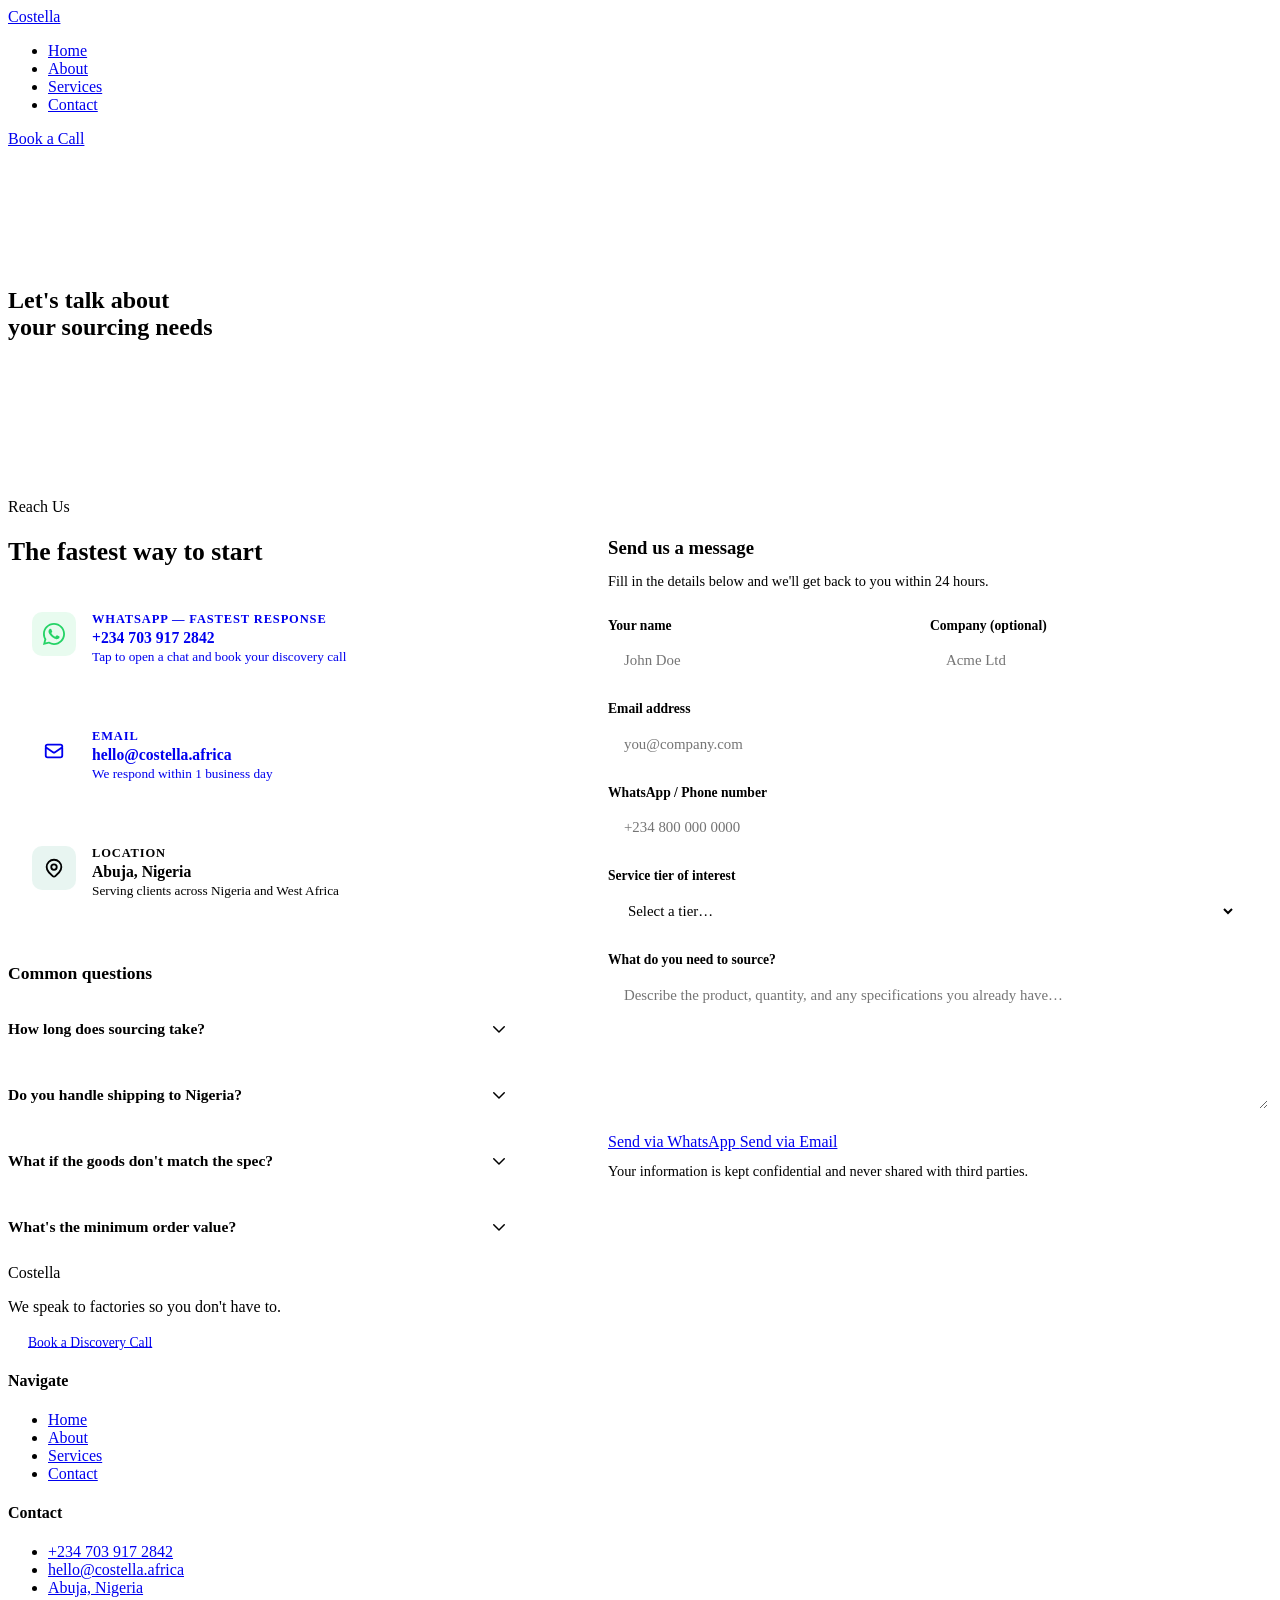
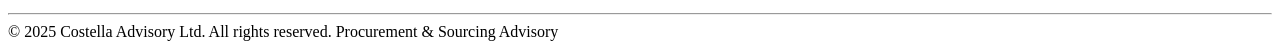
==== contact.html @ 766fa3fa "Add files via upload" ====
<!DOCTYPE html>
<html lang="en">
<head>
  <meta charset="UTF-8"/>
  <meta name="viewport" content="width=device-width, initial-scale=1.0"/>
  <meta name="description" content="Contact Costella — Book a discovery call or send us a message about your China sourcing needs."/>
  <title>Contact — Costella</title>
  <link rel="preconnect" href="https://fonts.googleapis.com"/>
  <link rel="preconnect" href="https://fonts.gstatic.com" crossorigin/>
  <link href="https://fonts.googleapis.com/css2?family=Playfair+Display:wght@600;700&family=Inter:wght@400;500;600&display=swap" rel="stylesheet"/>
  <link rel="stylesheet" href="css/style.css"/>
  <style>
    .page-hero { background: var(--navy); padding: 5rem 0 4rem; }
    .page-hero h1 { color: var(--white); margin-bottom: 1rem; }
    .page-hero p { color: rgba(255,255,255,0.65); font-size: 1.1rem; max-width: 520px; }
    .breadcrumb { font-size: 0.8rem; color: rgba(255,255,255,0.4); margin-bottom: 1.25rem; }
    .breadcrumb a { color: var(--teal); }

    .contact-grid { display: grid; grid-template-columns: 1fr 1.4fr; gap: 4rem; align-items: start; }
    @media (max-width: 800px) { .contact-grid { grid-template-columns: 1fr; } }

    .contact-method { display: flex; gap: 1rem; align-items: flex-start; padding: 1.5rem; border-radius: var(--radius); border: 1px solid var(--gray-200); background: var(--white); margin-bottom: 1rem; transition: box-shadow var(--transition); text-decoration: none; }
    .contact-method:hover { box-shadow: var(--shadow-md); }
    .contact-method__icon { width: 44px; height: 44px; border-radius: 10px; display: flex; align-items: center; justify-content: center; flex-shrink: 0; }
    .contact-method__icon--wa { background: rgba(37,211,102,0.1); color: #25D366; }
    .contact-method__icon--email { background: var(--ice); color: var(--blue); }
    .contact-method__icon--phone { background: rgba(29,158,117,0.1); color: var(--teal); }
    .contact-method__label { font-size: 0.78rem; font-weight: 600; text-transform: uppercase; letter-spacing: 0.07em; color: var(--gray-500); margin-bottom: 2px; }
    .contact-method__value { font-size: 0.98rem; font-weight: 600; color: var(--navy); margin-bottom: 2px; }
    .contact-method__sub { font-size: 0.83rem; color: var(--gray-500); }

    /* Form */
    .form-card { background: var(--white); border-radius: var(--radius); border: 1px solid var(--gray-200); padding: 2.25rem; box-shadow: var(--shadow); }
    .form-card h3 { color: var(--navy); margin-bottom: 0.35rem; }
    .form-card > p { font-size: 0.9rem; margin-bottom: 1.75rem; }
    .form-group { margin-bottom: 1.25rem; }
    .form-group label { display: block; font-size: 0.85rem; font-weight: 600; color: var(--navy); margin-bottom: 0.4rem; }
    .form-group input, .form-group select, .form-group textarea { width: 100%; padding: 0.75rem 1rem; border-radius: var(--radius); border: 1.5px solid var(--gray-200); font-size: 0.93rem; font-family: var(--font-body); color: var(--gray-800); background: var(--white); transition: border-color var(--transition); outline: none; }
    .form-group input:focus, .form-group select:focus, .form-group textarea:focus { border-color: var(--blue); }
    .form-group textarea { resize: vertical; min-height: 110px; }
    .form-group select { cursor: pointer; }
    .form-row { display: grid; grid-template-columns: 1fr 1fr; gap: 1rem; }
    @media (max-width: 500px) { .form-row { grid-template-columns: 1fr; } }
    .form-note { font-size: 0.8rem; color: var(--gray-500); margin-top: 0.75rem; }

    /* FAQ */
    .faq-item { border-bottom: 1px solid var(--gray-200); padding: 1.25rem 0; }
    .faq-item:last-child { border-bottom: none; }
    .faq-q { font-weight: 600; color: var(--navy); margin-bottom: 0.5rem; font-size: 0.97rem; cursor: pointer; display: flex; justify-content: space-between; align-items: center; }
    .faq-q svg { width: 18px; height: 18px; color: var(--blue); flex-shrink: 0; transition: transform var(--transition); }
    .faq-a { font-size: 0.92rem; color: var(--gray-500); line-height: 1.65; display: none; }
    .faq-item.open .faq-a { display: block; }
    .faq-item.open .faq-q svg { transform: rotate(180deg); }
  </style>
</head>
<body>

<nav class="nav">
  <div class="container nav__inner">
    <a href="index.html" class="nav__logo">Costella</a>
    <ul class="nav__links">
      <li><a href="index.html">Home</a></li>
      <li><a href="about.html">About</a></li>
      <li><a href="services.html">Services</a></li>
      <li><a href="contact.html" class="active">Contact</a></li>
    </ul>
    <a href="https://wa.me/2347039172842?text=Hi%20Costella%2C%20I%27d%20like%20to%20book%20a%20discovery%20call" target="_blank" class="btn btn--primary nav__cta">Book a Call</a>
    <div class="nav__burger"><span></span><span></span><span></span></div>
  </div>
</nav>

<section class="page-hero">
  <div class="container">
    <p class="breadcrumb"><a href="index.html">Home</a> / Contact</p>
    <h1>Let's talk about<br/>your sourcing needs</h1>
    <p>Start with a free 30-minute discovery call. No commitment — just a clear conversation about what you need and how we can help.</p>
  </div>
</section>

<section class="section">
  <div class="container">
    <div class="contact-grid">

      <!-- Left: contact methods -->
      <div class="fade-in">
        <p class="section-label">Reach Us</p>
        <h2 class="section-title" style="font-size:1.6rem;">The fastest way to start</h2>
        <div class="divider"></div>

        <a href="https://wa.me/2347039172842?text=Hi%20Costella%2C%20I%27d%20like%20to%20book%20a%20discovery%20call" target="_blank" class="contact-method" style="border-color:#25D366; border-width:2px;">
          <div class="contact-method__icon contact-method__icon--wa">
            <svg xmlns="http://www.w3.org/2000/svg" width="22" height="22" viewBox="0 0 24 24" fill="currentColor"><path d="M17.472 14.382c-.297-.149-1.758-.867-2.03-.967-.273-.099-.471-.148-.67.15-.197.297-.767.966-.94 1.164-.173.199-.347.223-.644.075-.297-.15-1.255-.463-2.39-1.475-.883-.788-1.48-1.761-1.653-2.059-.173-.297-.018-.458.13-.606.134-.133.298-.347.446-.52.149-.174.198-.298.298-.497.099-.198.05-.371-.025-.52-.075-.149-.669-1.612-.916-2.207-.242-.579-.487-.5-.669-.51-.173-.008-.371-.01-.57-.01-.198 0-.52.074-.792.372-.272.297-1.04 1.016-1.04 2.479 0 1.462 1.065 2.875 1.213 3.074.149.198 2.096 3.2 5.077 4.487.709.306 1.262.489 1.694.625.712.227 1.36.195 1.871.118.571-.085 1.758-.719 2.006-1.413.248-.694.248-1.289.173-1.413-.074-.124-.272-.198-.57-.347z"/><path d="M12 0C5.373 0 0 5.373 0 12c0 2.107.549 4.09 1.512 5.814L0 24l6.335-1.654A11.954 11.954 0 0012 24c6.627 0 12-5.373 12-12S18.627 0 12 0zm0 22c-1.89 0-3.663-.523-5.18-1.434l-.371-.221-3.762.982.999-3.651-.242-.378A9.956 9.956 0 012 12C2 6.477 6.477 2 12 2s10 4.477 10 10-4.477 10-10 10z"/></svg>
          </div>
          <div>
            <div class="contact-method__label">WhatsApp — Fastest Response</div>
            <div class="contact-method__value">+234 703 917 2842</div>
            <div class="contact-method__sub">Tap to open a chat and book your discovery call</div>
          </div>
        </a>

        <a href="mailto:hello@costella.africa" class="contact-method">
          <div class="contact-method__icon contact-method__icon--email">
            <svg xmlns="http://www.w3.org/2000/svg" width="22" height="22" fill="none" viewBox="0 0 24 24" stroke="currentColor" stroke-width="2"><path stroke-linecap="round" stroke-linejoin="round" d="M3 8l7.89 5.26a2 2 0 002.22 0L21 8M5 19h14a2 2 0 002-2V7a2 2 0 00-2-2H5a2 2 0 00-2 2v10a2 2 0 002 2z"/></svg>
          </div>
          <div>
            <div class="contact-method__label">Email</div>
            <div class="contact-method__value">hello@costella.africa</div>
            <div class="contact-method__sub">We respond within 1 business day</div>
          </div>
        </a>

        <div class="contact-method" style="cursor:default;">
          <div class="contact-method__icon contact-method__icon--phone">
            <svg xmlns="http://www.w3.org/2000/svg" width="22" height="22" fill="none" viewBox="0 0 24 24" stroke="currentColor" stroke-width="2"><path stroke-linecap="round" stroke-linejoin="round" d="M17.657 16.657L13.414 20.9a1.998 1.998 0 01-2.827 0l-4.244-4.243a8 8 0 1111.314 0z"/><path stroke-linecap="round" stroke-linejoin="round" d="M15 11a3 3 0 11-6 0 3 3 0 016 0z"/></svg>
          </div>
          <div>
            <div class="contact-method__label">Location</div>
            <div class="contact-method__value">Abuja, Nigeria</div>
            <div class="contact-method__sub">Serving clients across Nigeria and West Africa</div>
          </div>
        </div>

        <!-- FAQ -->
        <div style="margin-top:2.5rem;">
          <h3 style="color:var(--navy); margin-bottom:1rem; font-size:1.1rem;">Common questions</h3>
          <div class="faq-item">
            <div class="faq-q">How long does sourcing take?<svg xmlns="http://www.w3.org/2000/svg" fill="none" viewBox="0 0 24 24" stroke="currentColor" stroke-width="2"><path stroke-linecap="round" stroke-linejoin="round" d="M19 9l-7 7-7-7"/></svg></div>
            <div class="faq-a">A supplier shortlist typically takes 48–72 hours. Full order management depends on the manufacturer's lead time, usually 2–6 weeks from order confirmation.</div>
          </div>
          <div class="faq-item">
            <div class="faq-q">Do you handle shipping to Nigeria?<svg xmlns="http://www.w3.org/2000/svg" fill="none" viewBox="0 0 24 24" stroke="currentColor" stroke-width="2"><path stroke-linecap="round" stroke-linejoin="round" d="M19 9l-7 7-7-7"/></svg></div>
            <div class="faq-a">We coordinate with trusted freight forwarders who handle shipping to Nigerian ports. Freight costs are separate from our advisory fee.</div>
          </div>
          <div class="faq-item">
            <div class="faq-q">What if the goods don't match the spec?<svg xmlns="http://www.w3.org/2000/svg" fill="none" viewBox="0 0 24 24" stroke="currentColor" stroke-width="2"><path stroke-linecap="round" stroke-linejoin="round" d="M19 9l-7 7-7-7"/></svg></div>
            <div class="faq-a">We conduct pre-shipment quality checks and confirm spec compliance before anything ships. If issues arise, we negotiate with the supplier on your behalf.</div>
          </div>
          <div class="faq-item">
            <div class="faq-q">What's the minimum order value?<svg xmlns="http://www.w3.org/2000/svg" fill="none" viewBox="0 0 24 24" stroke="currentColor" stroke-width="2"><path stroke-linecap="round" stroke-linejoin="round" d="M19 9l-7 7-7-7"/></svg></div>
            <div class="faq-a">We typically work with orders of $5,000 and above. For smaller orders, a minimum commission of $300 applies regardless of order value.</div>
          </div>
        </div>
      </div>

      <!-- Right: form -->
      <div class="fade-in">
        <div class="form-card">
          <h3>Send us a message</h3>
          <p>Fill in the details below and we'll get back to you within 24 hours.</p>
          <div class="form-row">
            <div class="form-group">
              <label for="name">Your name</label>
              <input type="text" id="name" placeholder="John Doe"/>
            </div>
            <div class="form-group">
              <label for="company">Company (optional)</label>
              <input type="text" id="company" placeholder="Acme Ltd"/>
            </div>
          </div>
          <div class="form-group">
            <label for="email">Email address</label>
            <input type="email" id="email" placeholder="you@company.com"/>
          </div>
          <div class="form-group">
            <label for="phone">WhatsApp / Phone number</label>
            <input type="tel" id="phone" placeholder="+234 800 000 0000"/>
          </div>
          <div class="form-group">
            <label for="tier">Service tier of interest</label>
            <select id="tier">
              <option value="">Select a tier…</option>
              <option>Starter ($150 retainer + 8%)</option>
              <option>Business ($350 retainer + 6%)</option>
              <option>Enterprise (custom)</option>
              <option>Not sure yet</option>
            </select>
          </div>
          <div class="form-group">
            <label for="product">What do you need to source?</label>
            <textarea id="product" placeholder="Describe the product, quantity, and any specifications you already have…"></textarea>
          </div>
          <a href="https://wa.me/2347039172842?text=Hi%20Costella%2C%20I%27d%20like%20to%20discuss%20a%20sourcing%20order" target="_blank" class="btn btn--primary" style="width:100%; justify-content:center; margin-bottom:0.75rem;">
            Send via WhatsApp
          </a>
          <a href="#" onclick="sendEmail(); return false;" class="btn btn--navy" style="width:100%; justify-content:center;">
            Send via Email
          </a>
          <p class="form-note">Your information is kept confidential and never shared with third parties.</p>
        </div>
      </div>

    </div>
  </div>
</section>

<footer class="footer">
  <div class="container">
    <div class="footer__grid">
      <div>
        <div class="footer__logo">Costella</div>
        <p class="footer__tagline">We speak to factories so you don't have to.</p>
        <a href="https://wa.me/2347039172842?text=Hi%20Costella%2C%20I%27d%20like%20to%20book%20a%20discovery%20call" target="_blank" class="btn btn--whatsapp" style="font-size:0.85rem; padding:0.6rem 1.25rem;">Book a Discovery Call</a>
      </div>
      <div>
        <h4>Navigate</h4>
        <ul>
          <li><a href="index.html">Home</a></li>
          <li><a href="about.html">About</a></li>
          <li><a href="services.html">Services</a></li>
          <li><a href="contact.html">Contact</a></li>
        </ul>
      </div>
      <div>
        <h4>Contact</h4>
        <ul>
          <li><a href="https://wa.me/2347039172842" target="_blank">+234 703 917 2842</a></li>
          <li><a href="mailto:hello@costella.africa">hello@costella.africa</a></li>
          <li><a href="#">Abuja, Nigeria</a></li>
        </ul>
      </div>
    </div>
    <hr class="footer__divider"/>
    <div class="footer__bottom">
      <span>© 2025 Costella Advisory Ltd. All rights reserved.</span>
      <span>Procurement & Sourcing Advisory</span>
    </div>
  </div>
</footer>

<script src="js/main.js"></script>
<script>
  // FAQ accordion
  document.querySelectorAll('.faq-q').forEach(q => {
    q.addEventListener('click', () => {
      const item = q.parentElement;
      const isOpen = item.classList.contains('open');
      document.querySelectorAll('.faq-item').forEach(i => i.classList.remove('open'));
      if (!isOpen) item.classList.add('open');
    });
  });

  // Email fallback
  function sendEmail() {
    const name = document.getElementById('name').value;
    const product = document.getElementById('product').value;
    const tier = document.getElementById('tier').value;
    const subject = encodeURIComponent('Costella Enquiry — ' + (name || 'New Client'));
    const body = encodeURIComponent(`Name: ${name}\nTier: ${tier}\n\nMessage:\n${product}`);
    window.location.href = `mailto:hello@costella.africa?subject=${subject}&body=${body}`;
  }
</script>
</body>
</html>
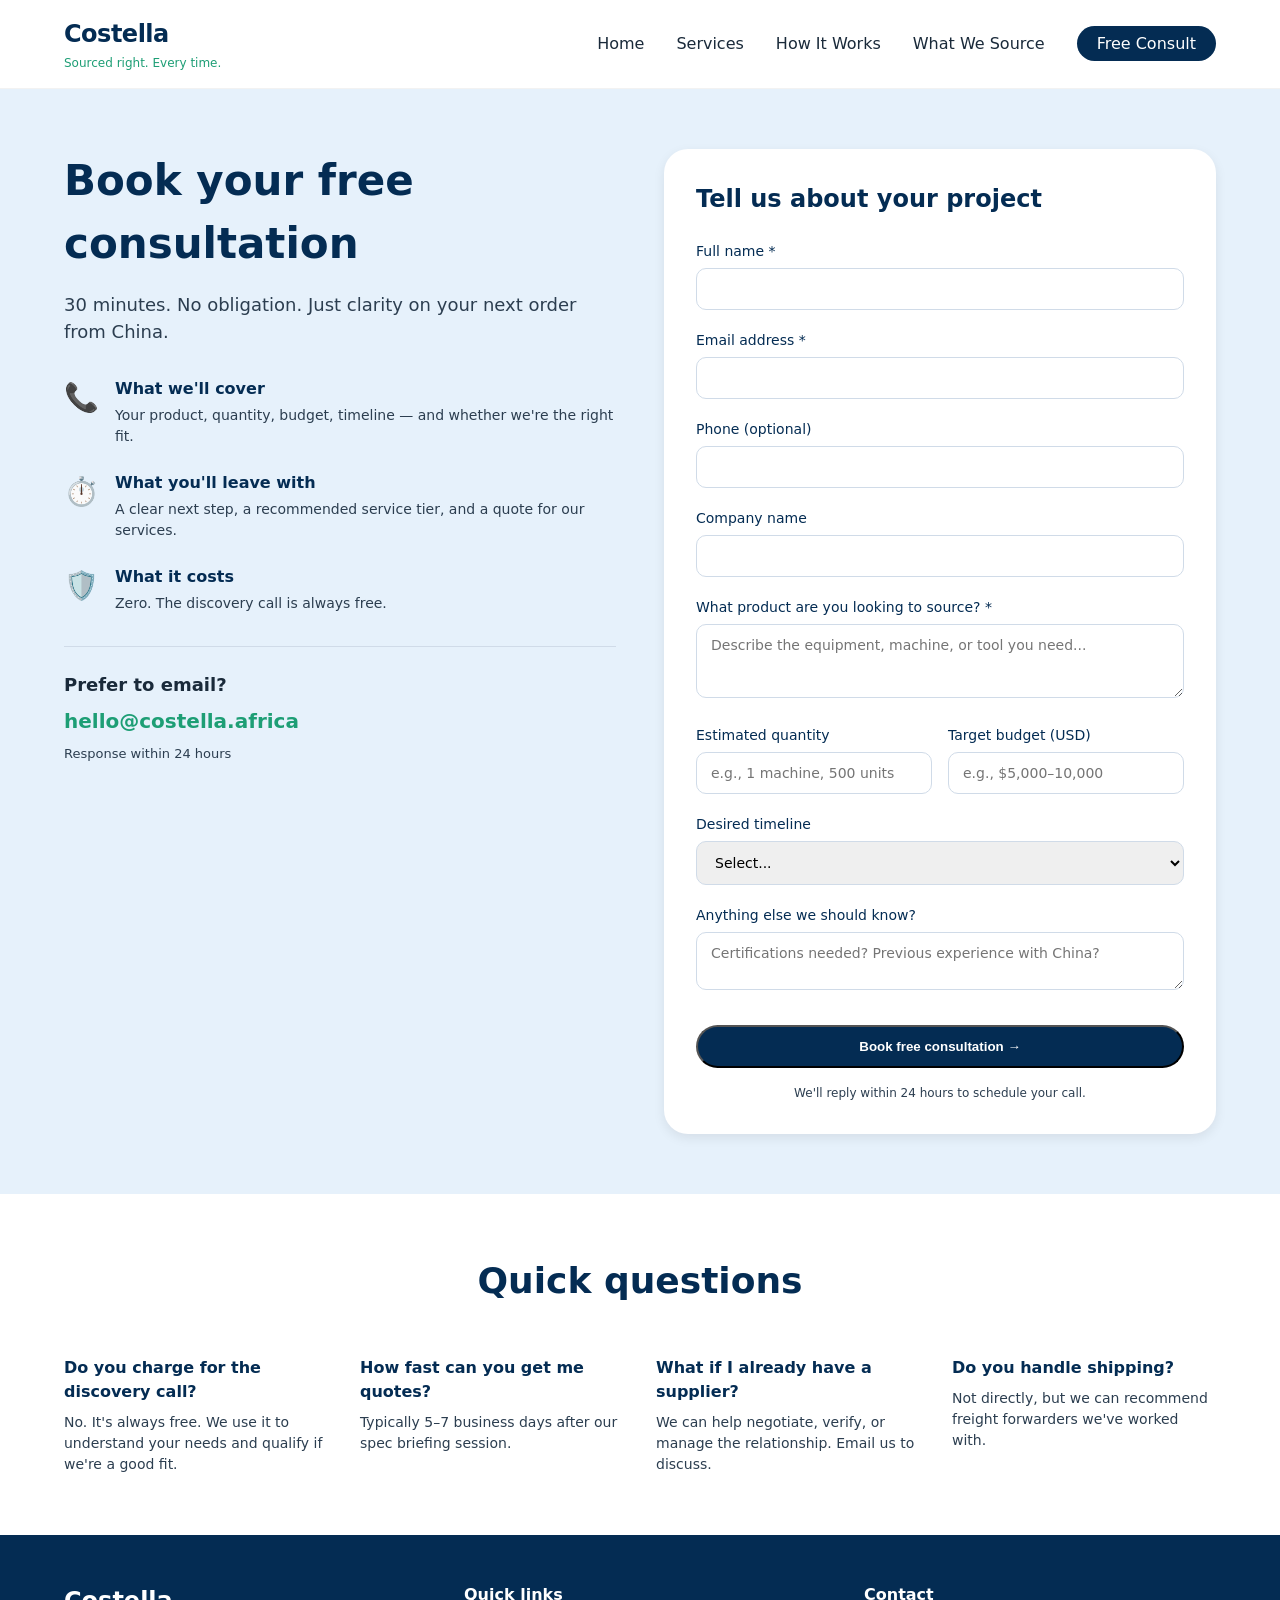
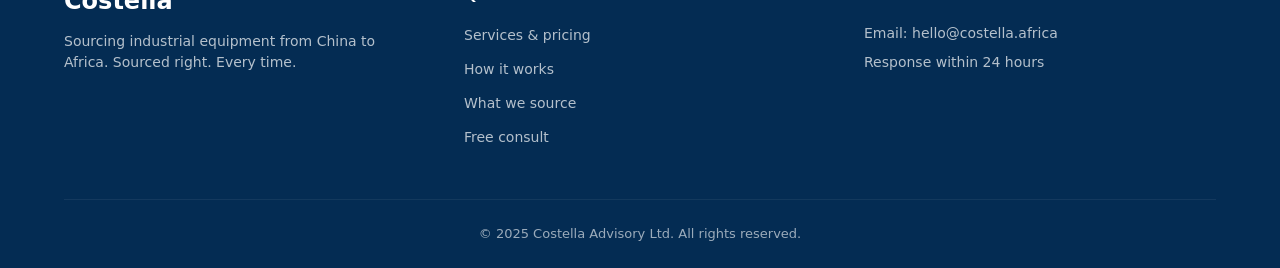
==== commit 80026301: "Initial website upload" ====
--- a/contact.html
+++ b/contact.html
@@ -1,253 +1,381 @@
-<!DOCTYPE html>
-<html lang="en">
-<head>
-  <meta charset="UTF-8"/>
-  <meta name="viewport" content="width=device-width, initial-scale=1.0"/>
-  <meta name="description" content="Contact Costella — Book a discovery call or send us a message about your China sourcing needs."/>
-  <title>Contact — Costella</title>
-  <link rel="preconnect" href="https://fonts.googleapis.com"/>
-  <link rel="preconnect" href="https://fonts.gstatic.com" crossorigin/>
-  <link href="https://fonts.googleapis.com/css2?family=Playfair+Display:wght@600;700&family=Inter:wght@400;500;600&display=swap" rel="stylesheet"/>
-  <link rel="stylesheet" href="css/style.css"/>
-  <style>
-    .page-hero { background: var(--navy); padding: 5rem 0 4rem; }
-    .page-hero h1 { color: var(--white); margin-bottom: 1rem; }
-    .page-hero p { color: rgba(255,255,255,0.65); font-size: 1.1rem; max-width: 520px; }
-    .breadcrumb { font-size: 0.8rem; color: rgba(255,255,255,0.4); margin-bottom: 1.25rem; }
-    .breadcrumb a { color: var(--teal); }
-
-    .contact-grid { display: grid; grid-template-columns: 1fr 1.4fr; gap: 4rem; align-items: start; }
-    @media (max-width: 800px) { .contact-grid { grid-template-columns: 1fr; } }
-
-    .contact-method { display: flex; gap: 1rem; align-items: flex-start; padding: 1.5rem; border-radius: var(--radius); border: 1px solid var(--gray-200); background: var(--white); margin-bottom: 1rem; transition: box-shadow var(--transition); text-decoration: none; }
-    .contact-method:hover { box-shadow: var(--shadow-md); }
-    .contact-method__icon { width: 44px; height: 44px; border-radius: 10px; display: flex; align-items: center; justify-content: center; flex-shrink: 0; }
-    .contact-method__icon--wa { background: rgba(37,211,102,0.1); color: #25D366; }
-    .contact-method__icon--email { background: var(--ice); color: var(--blue); }
-    .contact-method__icon--phone { background: rgba(29,158,117,0.1); color: var(--teal); }
-    .contact-method__label { font-size: 0.78rem; font-weight: 600; text-transform: uppercase; letter-spacing: 0.07em; color: var(--gray-500); margin-bottom: 2px; }
-    .contact-method__value { font-size: 0.98rem; font-weight: 600; color: var(--navy); margin-bottom: 2px; }
-    .contact-method__sub { font-size: 0.83rem; color: var(--gray-500); }
-
-    /* Form */
-    .form-card { background: var(--white); border-radius: var(--radius); border: 1px solid var(--gray-200); padding: 2.25rem; box-shadow: var(--shadow); }
-    .form-card h3 { color: var(--navy); margin-bottom: 0.35rem; }
-    .form-card > p { font-size: 0.9rem; margin-bottom: 1.75rem; }
-    .form-group { margin-bottom: 1.25rem; }
-    .form-group label { display: block; font-size: 0.85rem; font-weight: 600; color: var(--navy); margin-bottom: 0.4rem; }
-    .form-group input, .form-group select, .form-group textarea { width: 100%; padding: 0.75rem 1rem; border-radius: var(--radius); border: 1.5px solid var(--gray-200); font-size: 0.93rem; font-family: var(--font-body); color: var(--gray-800); background: var(--white); transition: border-color var(--transition); outline: none; }
-    .form-group input:focus, .form-group select:focus, .form-group textarea:focus { border-color: var(--blue); }
-    .form-group textarea { resize: vertical; min-height: 110px; }
-    .form-group select { cursor: pointer; }
-    .form-row { display: grid; grid-template-columns: 1fr 1fr; gap: 1rem; }
-    @media (max-width: 500px) { .form-row { grid-template-columns: 1fr; } }
-    .form-note { font-size: 0.8rem; color: var(--gray-500); margin-top: 0.75rem; }
-
-    /* FAQ */
-    .faq-item { border-bottom: 1px solid var(--gray-200); padding: 1.25rem 0; }
-    .faq-item:last-child { border-bottom: none; }
-    .faq-q { font-weight: 600; color: var(--navy); margin-bottom: 0.5rem; font-size: 0.97rem; cursor: pointer; display: flex; justify-content: space-between; align-items: center; }
-    .faq-q svg { width: 18px; height: 18px; color: var(--blue); flex-shrink: 0; transition: transform var(--transition); }
-    .faq-a { font-size: 0.92rem; color: var(--gray-500); line-height: 1.65; display: none; }
-    .faq-item.open .faq-a { display: block; }
-    .faq-item.open .faq-q svg { transform: rotate(180deg); }
-  </style>
-</head>
-<body>
-
-<nav class="nav">
-  <div class="container nav__inner">
-    <a href="index.html" class="nav__logo">Costella</a>
-    <ul class="nav__links">
-      <li><a href="index.html">Home</a></li>
-      <li><a href="about.html">About</a></li>
-      <li><a href="services.html">Services</a></li>
-      <li><a href="contact.html" class="active">Contact</a></li>
-    </ul>
-    <a href="https://wa.me/2347039172842?text=Hi%20Costella%2C%20I%27d%20like%20to%20book%20a%20discovery%20call" target="_blank" class="btn btn--primary nav__cta">Book a Call</a>
-    <div class="nav__burger"><span></span><span></span><span></span></div>
-  </div>
-</nav>
-
-<section class="page-hero">
-  <div class="container">
-    <p class="breadcrumb"><a href="index.html">Home</a> / Contact</p>
-    <h1>Let's talk about<br/>your sourcing needs</h1>
-    <p>Start with a free 30-minute discovery call. No commitment — just a clear conversation about what you need and how we can help.</p>
-  </div>
-</section>
-
-<section class="section">
-  <div class="container">
-    <div class="contact-grid">
-
-      <!-- Left: contact methods -->
-      <div class="fade-in">
-        <p class="section-label">Reach Us</p>
-        <h2 class="section-title" style="font-size:1.6rem;">The fastest way to start</h2>
-        <div class="divider"></div>
-
-        <a href="https://wa.me/2347039172842?text=Hi%20Costella%2C%20I%27d%20like%20to%20book%20a%20discovery%20call" target="_blank" class="contact-method" style="border-color:#25D366; border-width:2px;">
-          <div class="contact-method__icon contact-method__icon--wa">
-            <svg xmlns="http://www.w3.org/2000/svg" width="22" height="22" viewBox="0 0 24 24" fill="currentColor"><path d="M17.472 14.382c-.297-.149-1.758-.867-2.03-.967-.273-.099-.471-.148-.67.15-.197.297-.767.966-.94 1.164-.173.199-.347.223-.644.075-.297-.15-1.255-.463-2.39-1.475-.883-.788-1.48-1.761-1.653-2.059-.173-.297-.018-.458.13-.606.134-.133.298-.347.446-.52.149-.174.198-.298.298-.497.099-.198.05-.371-.025-.52-.075-.149-.669-1.612-.916-2.207-.242-.579-.487-.5-.669-.51-.173-.008-.371-.01-.57-.01-.198 0-.52.074-.792.372-.272.297-1.04 1.016-1.04 2.479 0 1.462 1.065 2.875 1.213 3.074.149.198 2.096 3.2 5.077 4.487.709.306 1.262.489 1.694.625.712.227 1.36.195 1.871.118.571-.085 1.758-.719 2.006-1.413.248-.694.248-1.289.173-1.413-.074-.124-.272-.198-.57-.347z"/><path d="M12 0C5.373 0 0 5.373 0 12c0 2.107.549 4.09 1.512 5.814L0 24l6.335-1.654A11.954 11.954 0 0012 24c6.627 0 12-5.373 12-12S18.627 0 12 0zm0 22c-1.89 0-3.663-.523-5.18-1.434l-.371-.221-3.762.982.999-3.651-.242-.378A9.956 9.956 0 012 12C2 6.477 6.477 2 12 2s10 4.477 10 10-4.477 10-10 10z"/></svg>
-          </div>
-          <div>
-            <div class="contact-method__label">WhatsApp — Fastest Response</div>
-            <div class="contact-method__value">+234 703 917 2842</div>
-            <div class="contact-method__sub">Tap to open a chat and book your discovery call</div>
-          </div>
-        </a>
-
-        <a href="mailto:hello@costella.africa" class="contact-method">
-          <div class="contact-method__icon contact-method__icon--email">
-            <svg xmlns="http://www.w3.org/2000/svg" width="22" height="22" fill="none" viewBox="0 0 24 24" stroke="currentColor" stroke-width="2"><path stroke-linecap="round" stroke-linejoin="round" d="M3 8l7.89 5.26a2 2 0 002.22 0L21 8M5 19h14a2 2 0 002-2V7a2 2 0 00-2-2H5a2 2 0 00-2 2v10a2 2 0 002 2z"/></svg>
-          </div>
-          <div>
-            <div class="contact-method__label">Email</div>
-            <div class="contact-method__value">hello@costella.africa</div>
-            <div class="contact-method__sub">We respond within 1 business day</div>
-          </div>
-        </a>
-
-        <div class="contact-method" style="cursor:default;">
-          <div class="contact-method__icon contact-method__icon--phone">
-            <svg xmlns="http://www.w3.org/2000/svg" width="22" height="22" fill="none" viewBox="0 0 24 24" stroke="currentColor" stroke-width="2"><path stroke-linecap="round" stroke-linejoin="round" d="M17.657 16.657L13.414 20.9a1.998 1.998 0 01-2.827 0l-4.244-4.243a8 8 0 1111.314 0z"/><path stroke-linecap="round" stroke-linejoin="round" d="M15 11a3 3 0 11-6 0 3 3 0 016 0z"/></svg>
-          </div>
-          <div>
-            <div class="contact-method__label">Location</div>
-            <div class="contact-method__value">Abuja, Nigeria</div>
-            <div class="contact-method__sub">Serving clients across Nigeria and West Africa</div>
-          </div>
-        </div>
-
-        <!-- FAQ -->
-        <div style="margin-top:2.5rem;">
-          <h3 style="color:var(--navy); margin-bottom:1rem; font-size:1.1rem;">Common questions</h3>
-          <div class="faq-item">
-            <div class="faq-q">How long does sourcing take?<svg xmlns="http://www.w3.org/2000/svg" fill="none" viewBox="0 0 24 24" stroke="currentColor" stroke-width="2"><path stroke-linecap="round" stroke-linejoin="round" d="M19 9l-7 7-7-7"/></svg></div>
-            <div class="faq-a">A supplier shortlist typically takes 48–72 hours. Full order management depends on the manufacturer's lead time, usually 2–6 weeks from order confirmation.</div>
-          </div>
-          <div class="faq-item">
-            <div class="faq-q">Do you handle shipping to Nigeria?<svg xmlns="http://www.w3.org/2000/svg" fill="none" viewBox="0 0 24 24" stroke="currentColor" stroke-width="2"><path stroke-linecap="round" stroke-linejoin="round" d="M19 9l-7 7-7-7"/></svg></div>
-            <div class="faq-a">We coordinate with trusted freight forwarders who handle shipping to Nigerian ports. Freight costs are separate from our advisory fee.</div>
-          </div>
-          <div class="faq-item">
-            <div class="faq-q">What if the goods don't match the spec?<svg xmlns="http://www.w3.org/2000/svg" fill="none" viewBox="0 0 24 24" stroke="currentColor" stroke-width="2"><path stroke-linecap="round" stroke-linejoin="round" d="M19 9l-7 7-7-7"/></svg></div>
-            <div class="faq-a">We conduct pre-shipment quality checks and confirm spec compliance before anything ships. If issues arise, we negotiate with the supplier on your behalf.</div>
-          </div>
-          <div class="faq-item">
-            <div class="faq-q">What's the minimum order value?<svg xmlns="http://www.w3.org/2000/svg" fill="none" viewBox="0 0 24 24" stroke="currentColor" stroke-width="2"><path stroke-linecap="round" stroke-linejoin="round" d="M19 9l-7 7-7-7"/></svg></div>
-            <div class="faq-a">We typically work with orders of $5,000 and above. For smaller orders, a minimum commission of $300 applies regardless of order value.</div>
-          </div>
-        </div>
-      </div>
-
-      <!-- Right: form -->
-      <div class="fade-in">
-        <div class="form-card">
-          <h3>Send us a message</h3>
-          <p>Fill in the details below and we'll get back to you within 24 hours.</p>
-          <div class="form-row">
-            <div class="form-group">
-              <label for="name">Your name</label>
-              <input type="text" id="name" placeholder="John Doe"/>
-            </div>
-            <div class="form-group">
-              <label for="company">Company (optional)</label>
-              <input type="text" id="company" placeholder="Acme Ltd"/>
-            </div>
-          </div>
-          <div class="form-group">
-            <label for="email">Email address</label>
-            <input type="email" id="email" placeholder="you@company.com"/>
-          </div>
-          <div class="form-group">
-            <label for="phone">WhatsApp / Phone number</label>
-            <input type="tel" id="phone" placeholder="+234 800 000 0000"/>
-          </div>
-          <div class="form-group">
-            <label for="tier">Service tier of interest</label>
-            <select id="tier">
-              <option value="">Select a tier…</option>
-              <option>Starter ($150 retainer + 8%)</option>
-              <option>Business ($350 retainer + 6%)</option>
-              <option>Enterprise (custom)</option>
-              <option>Not sure yet</option>
-            </select>
-          </div>
-          <div class="form-group">
-            <label for="product">What do you need to source?</label>
-            <textarea id="product" placeholder="Describe the product, quantity, and any specifications you already have…"></textarea>
-          </div>
-          <a href="https://wa.me/2347039172842?text=Hi%20Costella%2C%20I%27d%20like%20to%20discuss%20a%20sourcing%20order" target="_blank" class="btn btn--primary" style="width:100%; justify-content:center; margin-bottom:0.75rem;">
-            Send via WhatsApp
-          </a>
-          <a href="#" onclick="sendEmail(); return false;" class="btn btn--navy" style="width:100%; justify-content:center;">
-            Send via Email
-          </a>
-          <p class="form-note">Your information is kept confidential and never shared with third parties.</p>
-        </div>
-      </div>
-
-    </div>
-  </div>
-</section>
-
-<footer class="footer">
-  <div class="container">
-    <div class="footer__grid">
-      <div>
-        <div class="footer__logo">Costella</div>
-        <p class="footer__tagline">We speak to factories so you don't have to.</p>
-        <a href="https://wa.me/2347039172842?text=Hi%20Costella%2C%20I%27d%20like%20to%20book%20a%20discovery%20call" target="_blank" class="btn btn--whatsapp" style="font-size:0.85rem; padding:0.6rem 1.25rem;">Book a Discovery Call</a>
-      </div>
-      <div>
-        <h4>Navigate</h4>
-        <ul>
-          <li><a href="index.html">Home</a></li>
-          <li><a href="about.html">About</a></li>
-          <li><a href="services.html">Services</a></li>
-          <li><a href="contact.html">Contact</a></li>
-        </ul>
-      </div>
-      <div>
-        <h4>Contact</h4>
-        <ul>
-          <li><a href="https://wa.me/2347039172842" target="_blank">+234 703 917 2842</a></li>
-          <li><a href="mailto:hello@costella.africa">hello@costella.africa</a></li>
-          <li><a href="#">Abuja, Nigeria</a></li>
-        </ul>
-      </div>
-    </div>
-    <hr class="footer__divider"/>
-    <div class="footer__bottom">
-      <span>© 2025 Costella Advisory Ltd. All rights reserved.</span>
-      <span>Procurement & Sourcing Advisory</span>
-    </div>
-  </div>
-</footer>
-
-<script src="js/main.js"></script>
-<script>
-  // FAQ accordion
-  document.querySelectorAll('.faq-q').forEach(q => {
-    q.addEventListener('click', () => {
-      const item = q.parentElement;
-      const isOpen = item.classList.contains('open');
-      document.querySelectorAll('.faq-item').forEach(i => i.classList.remove('open'));
-      if (!isOpen) item.classList.add('open');
-    });
-  });
-
-  // Email fallback
-  function sendEmail() {
-    const name = document.getElementById('name').value;
-    const product = document.getElementById('product').value;
-    const tier = document.getElementById('tier').value;
-    const subject = encodeURIComponent('Costella Enquiry — ' + (name || 'New Client'));
-    const body = encodeURIComponent(`Name: ${name}\nTier: ${tier}\n\nMessage:\n${product}`);
-    window.location.href = `mailto:hello@costella.africa?subject=${subject}&body=${body}`;
-  }
-</script>
-</body>
-</html>
+<!DOCTYPE html>
+<html lang="en">
+<head>
+    <meta charset="UTF-8">
+    <meta name="viewport" content="width=device-width, initial-scale=1.0">
+    <title>Contact | Free Consult | Costella</title>
+    <meta name="description" content="Book a free 30-minute discovery call. No obligation. Just clarity on your next order from China.">
+    <link rel="stylesheet" href="css/style.css">
+    <link rel="icon" type="image/png" href="images/favicon.ico">
+</head>
+<body>
+    <header>
+        <div class="container header-container">
+            <div class="logo">
+                <span class="logo-text">Costella</span>
+                <span class="logo-tagline">Sourced right. Every time.</span>
+            </div>
+            <nav>
+                <button class="mobile-menu-btn" id="mobileMenuBtn">☰</button>
+                <ul class="nav-menu" id="navMenu">
+                    <li><a href="index.html">Home</a></li>
+                    <li><a href="services.html">Services</a></li>
+                    <li><a href="how-it-works.html">How It Works</a></li>
+                    <li><a href="niche.html">What We Source</a></li>
+                    <li><a href="contact.html" class="active nav-cta">Free Consult</a></li>
+                </ul>
+            </nav>
+        </div>
+    </header>
+
+    <main>
+        <section class="contact-hero" style="padding: 60px 0; background: var(--ice);">
+            <div class="container">
+                <div class="contact-grid">
+                    <div class="contact-info">
+                        <h1>Book your free consultation</h1>
+                        <p class="contact-subtitle">30 minutes. No obligation. Just clarity on your next order from China.</p>
+                        
+                        <div class="info-list">
+                            <div class="info-item">
+                                <span class="info-icon">📞</span>
+                                <div>
+                                    <strong>What we'll cover</strong>
+                                    <p>Your product, quantity, budget, timeline — and whether we're the right fit.</p>
+                                </div>
+                            </div>
+                            <div class="info-item">
+                                <span class="info-icon">⏱️</span>
+                                <div>
+                                    <strong>What you'll leave with</strong>
+                                    <p>A clear next step, a recommended service tier, and a quote for our services.</p>
+                                </div>
+                            </div>
+                            <div class="info-item">
+                                <span class="info-icon">🛡️</span>
+                                <div>
+                                    <strong>What it costs</strong>
+                                    <p>Zero. The discovery call is always free.</p>
+                                </div>
+                            </div>
+                        </div>
+
+                        <div class="alternative-contact">
+                            <h3>Prefer to email?</h3>
+                            <p><a href="mailto:hello@costella.africa">hello@costella.africa</a></p>
+                            <p class="response-time">Response within 24 hours</p>
+                        </div>
+                    </div>
+
+                    <div class="contact-form-wrapper">
+                        <form class="contact-form" id="contactForm" action="https://formspree.io/f/YOUR_FORM_ID" method="POST">
+                            <h2>Tell us about your project</h2>
+                            
+                            <div class="form-group">
+                                <label for="name">Full name *</label>
+                                <input type="text" id="name" name="name" required>
+                            </div>
+
+                            <div class="form-group">
+                                <label for="email">Email address *</label>
+                                <input type="email" id="email" name="email" required>
+                            </div>
+
+                            <div class="form-group">
+                                <label for="phone">Phone (optional)</label>
+                                <input type="tel" id="phone" name="phone">
+                            </div>
+
+                            <div class="form-group">
+                                <label for="company">Company name</label>
+                                <input type="text" id="company" name="company">
+                            </div>
+
+                            <div class="form-group">
+                                <label for="product">What product are you looking to source? *</label>
+                                <textarea id="product" name="product" rows="3" placeholder="Describe the equipment, machine, or tool you need..." required></textarea>
+                            </div>
+
+                            <div class="form-row">
+                                <div class="form-group">
+                                    <label for="quantity">Estimated quantity</label>
+                                    <input type="text" id="quantity" name="quantity" placeholder="e.g., 1 machine, 500 units">
+                                </div>
+                                <div class="form-group">
+                                    <label for="budget">Target budget (USD)</label>
+                                    <input type="text" id="budget" name="budget" placeholder="e.g., $5,000–10,000">
+                                </div>
+                            </div>
+
+                            <div class="form-group">
+                                <label for="timeline">Desired timeline</label>
+                                <select id="timeline" name="timeline">
+                                    <option value="">Select...</option>
+                                    <option value="ASAP (within 4 weeks)">ASAP (within 4 weeks)</option>
+                                    <option value="1-2 months">1-2 months</option>
+                                    <option value="2-3 months">2-3 months</option>
+                                    <option value="3+ months">3+ months</option>
+                                    <option value="Just exploring">Just exploring</option>
+                                </select>
+                            </div>
+
+                            <div class="form-group">
+                                <label for="message">Anything else we should know?</label>
+                                <textarea id="message" name="message" rows="2" placeholder="Certifications needed? Previous experience with China?"></textarea>
+                            </div>
+
+                            <button type="submit" class="btn btn-primary btn-submit">Book free consultation →</button>
+                            <p class="form-note">We'll reply within 24 hours to schedule your call.</p>
+                        </form>
+                    </div>
+                </div>
+            </div>
+        </section>
+
+        <section class="faq-preview" style="padding: 60px 0;">
+            <div class="container">
+                <h2 class="section-title">Quick questions</h2>
+                <div class="faq-grid">
+                    <div class="faq-item">
+                        <h3>Do you charge for the discovery call?</h3>
+                        <p>No. It's always free. We use it to understand your needs and qualify if we're a good fit.</p>
+                    </div>
+                    <div class="faq-item">
+                        <h3>How fast can you get me quotes?</h3>
+                        <p>Typically 5–7 business days after our spec briefing session.</p>
+                    </div>
+                    <div class="faq-item">
+                        <h3>What if I already have a supplier?</h3>
+                        <p>We can help negotiate, verify, or manage the relationship. Email us to discuss.</p>
+                    </div>
+                    <div class="faq-item">
+                        <h3>Do you handle shipping?</h3>
+                        <p>Not directly, but we can recommend freight forwarders we've worked with.</p>
+                    </div>
+                </div>
+            </div>
+        </section>
+    </main>
+
+    <footer>
+        <div class="container">
+            <div class="footer-grid">
+                <div class="footer-brand">
+                    <h3>Costella</h3>
+                    <p>Sourcing industrial equipment from China to Africa. Sourced right. Every time.</p>
+                </div>
+                <div class="footer-links">
+                    <h4>Quick links</h4>
+                    <ul>
+                        <li><a href="services.html">Services & pricing</a></li>
+                        <li><a href="how-it-works.html">How it works</a></li>
+                        <li><a href="niche.html">What we source</a></li>
+                        <li><a href="contact.html">Free consult</a></li>
+                    </ul>
+                </div>
+                <div class="footer-contact">
+                    <h4>Contact</h4>
+                    <p>Email: hello@costella.africa</p>
+                    <p>Response within 24 hours</p>
+                </div>
+            </div>
+            <div class="footer-bottom">
+                <p>© 2025 Costella Advisory Ltd. All rights reserved.</p>
+            </div>
+        </div>
+    </footer>
+
+    <script src="js/main.js"></script>
+
+    <style>
+        .contact-grid {
+            display: grid;
+            grid-template-columns: 1fr 1fr;
+            gap: 48px;
+        }
+
+        .contact-info h1 {
+            font-size: 42px;
+            color: var(--navy);
+            margin-bottom: 16px;
+        }
+
+        .contact-subtitle {
+            font-size: 18px;
+            color: var(--gray-dark);
+            margin-bottom: 32px;
+        }
+
+        .info-list {
+            margin: 32px 0;
+        }
+
+        .info-item {
+            display: flex;
+            gap: 16px;
+            margin-bottom: 24px;
+        }
+
+        .info-icon {
+            font-size: 28px;
+        }
+
+        .info-item strong {
+            display: block;
+            margin-bottom: 4px;
+            color: var(--navy);
+        }
+
+        .info-item p {
+            margin: 0;
+            font-size: 14px;
+            color: var(--gray-dark);
+        }
+
+        .alternative-contact {
+            border-top: 1px solid #d0dbe8;
+            padding-top: 24px;
+            margin-top: 24px;
+        }
+
+        .alternative-contact h3 {
+            font-size: 18px;
+            margin-bottom: 8px;
+        }
+
+        .alternative-contact a {
+            color: var(--teal);
+            text-decoration: none;
+            font-size: 20px;
+            font-weight: 600;
+        }
+
+        .response-time {
+            font-size: 13px;
+            color: var(--gray-dark);
+            margin-top: 8px;
+        }
+
+        .contact-form-wrapper {
+            background: var(--white);
+            border-radius: 24px;
+            padding: 32px;
+            box-shadow: var(--shadow);
+        }
+
+        .contact-form h2 {
+            font-size: 24px;
+            color: var(--navy);
+            margin-bottom: 24px;
+        }
+
+        .form-group {
+            margin-bottom: 20px;
+        }
+
+        .form-group label {
+            display: block;
+            margin-bottom: 6px;
+            font-weight: 500;
+            font-size: 14px;
+            color: var(--navy);
+        }
+
+        .form-group input,
+        .form-group select,
+        .form-group textarea {
+            width: 100%;
+            padding: 12px 14px;
+            border: 1px solid #d0dbe8;
+            border-radius: 10px;
+            font-size: 14px;
+            font-family: inherit;
+            transition: border-color 0.2s;
+        }
+
+        .form-group input:focus,
+        .form-group select:focus,
+        .form-group textarea:focus {
+            outline: none;
+            border-color: var(--teal);
+        }
+
+        .form-row {
+            display: grid;
+            grid-template-columns: 1fr 1fr;
+            gap: 16px;
+        }
+
+        .btn-submit {
+            width: 100%;
+            margin-top: 8px;
+            background: var(--navy);
+        }
+
+        .btn-submit:hover {
+            background: var(--blue);
+        }
+
+        .form-note {
+            text-align: center;
+            font-size: 12px;
+            color: var(--gray-dark);
+            margin-top: 16px;
+        }
+
+        .faq-grid {
+            display: grid;
+            grid-template-columns: repeat(auto-fit, minmax(260px, 1fr));
+            gap: 32px;
+        }
+
+        .faq-item h3 {
+            font-size: 16px;
+            color: var(--navy);
+            margin-bottom: 8px;
+        }
+
+        .faq-item p {
+            font-size: 14px;
+            color: var(--gray-dark);
+            line-height: 1.5;
+        }
+
+        @media (max-width: 768px) {
+            .contact-grid {
+                grid-template-columns: 1fr;
+                gap: 32px;
+            }
+            
+            .contact-info h1 {
+                font-size: 32px;
+            }
+            
+            .form-row {
+                grid-template-columns: 1fr;
+                gap: 0;
+            }
+        }
+    </style>
+
+    <!-- Simple form handling with Formspree -->
+    <script>
+        const form = document.getElementById('contactForm');
+        if (form) {
+            form.addEventListener('submit', function(e) {
+                // Formspree handles submission automatically
+                // This just shows a loading state
+                const btn = form.querySelector('.btn-submit');
+                const originalText = btn.textContent;
+                btn.textContent = 'Sending...';
+                btn.disabled = true;
+                
+                // Re-enable after 3 seconds (form will redirect to Formspree)
+                setTimeout(() => {
+                    // Don't re-enable if already redirected
+                }, 3000);
+            });
+        }
+    </script>
+</body>
+</html>
--- a/css/style.css
+++ b/css/style.css
@@ -0,0 +1,534 @@
+/* ====================
+   COSTELLA BRAND STYLES
+   ==================== */
+
+:root {
+    --navy: #042C53;
+    --blue: #378ADD;
+    --ice: #E6F1FB;
+    --teal: #1D9E75;
+    --gray-dark: #2C3E50;
+    --gray-light: #F5F7FA;
+    --text-dark: #1A2A3A;
+    --white: #FFFFFF;
+    --shadow: 0 4px 12px rgba(0, 0, 0, 0.08);
+    --shadow-hover: 0 8px 24px rgba(0, 0, 0, 0.12);
+}
+
+* {
+    margin: 0;
+    padding: 0;
+    box-sizing: border-box;
+}
+
+body {
+    font-family: system-ui, -apple-system, 'Segoe UI', Roboto, 'Helvetica Neue', sans-serif;
+    color: var(--text-dark);
+    line-height: 1.5;
+    background: var(--white);
+}
+
+.container {
+    max-width: 1200px;
+    margin: 0 auto;
+    padding: 0 24px;
+}
+
+/* ===== HEADER ===== */
+header {
+    background: var(--white);
+    border-bottom: 1px solid rgba(0, 0, 0, 0.05);
+    position: sticky;
+    top: 0;
+    z-index: 100;
+    backdrop-filter: blur(10px);
+    background: rgba(255, 255, 255, 0.95);
+}
+
+.header-container {
+    display: flex;
+    justify-content: space-between;
+    align-items: center;
+    padding: 16px 24px;
+}
+
+.logo-text {
+    font-size: 24px;
+    font-weight: 700;
+    color: var(--navy);
+    letter-spacing: -0.5px;
+}
+
+.logo-tagline {
+    display: block;
+    font-size: 12px;
+    color: var(--teal);
+    font-weight: 500;
+    margin-top: 2px;
+}
+
+.nav-menu {
+    display: flex;
+    gap: 32px;
+    list-style: none;
+    align-items: center;
+}
+
+.nav-menu a {
+    text-decoration: none;
+    color: var(--text-dark);
+    font-weight: 500;
+    transition: color 0.2s;
+}
+
+.nav-menu a:hover,
+.nav-menu a.active {
+    color: var(--blue);
+}
+
+.nav-cta {
+    background: var(--navy);
+    color: var(--white) !important;
+    padding: 8px 20px;
+    border-radius: 30px;
+    transition: background 0.2s;
+}
+
+.nav-cta:hover {
+    background: var(--blue);
+}
+
+.mobile-menu-btn {
+    display: none;
+    background: none;
+    border: none;
+    font-size: 28px;
+    cursor: pointer;
+}
+
+/* ===== HERO ===== */
+.hero {
+    background: var(--ice);
+    padding: 80px 0;
+}
+
+.hero-container {
+    text-align: center;
+}
+
+.hero h1 {
+    font-size: 52px;
+    font-weight: 700;
+    line-height: 1.2;
+    margin-bottom: 20px;
+    color: var(--navy);
+}
+
+.highlight {
+    color: var(--teal);
+}
+
+.hero-subtitle {
+    font-size: 20px;
+    color: var(--gray-dark);
+    max-width: 700px;
+    margin: 0 auto 32px;
+}
+
+.hero-buttons {
+    display: flex;
+    gap: 16px;
+    justify-content: center;
+    margin-bottom: 32px;
+    flex-wrap: wrap;
+}
+
+.btn {
+    display: inline-block;
+    padding: 12px 28px;
+    border-radius: 40px;
+    text-decoration: none;
+    font-weight: 600;
+    transition: all 0.2s;
+    cursor: pointer;
+}
+
+.btn-primary {
+    background: var(--navy);
+    color: var(--white);
+}
+
+.btn-primary:hover {
+    background: var(--blue);
+    transform: translateY(-2px);
+}
+
+.btn-outline {
+    border: 2px solid var(--navy);
+    color: var(--navy);
+    background: transparent;
+}
+
+.btn-outline:hover {
+    background: var(--navy);
+    color: var(--white);
+}
+
+.btn-large {
+    padding: 14px 36px;
+    font-size: 18px;
+}
+
+.hero-trust {
+    display: flex;
+    justify-content: center;
+    gap: 24px;
+    font-size: 14px;
+    color: var(--gray-dark);
+    flex-wrap: wrap;
+}
+
+.hero-trust span {
+    display: inline-flex;
+    align-items: center;
+    gap: 6px;
+}
+
+/* ===== SECTION TITLES ===== */
+.section-title {
+    font-size: 36px;
+    font-weight: 700;
+    text-align: center;
+    margin-bottom: 48px;
+    color: var(--navy);
+}
+
+/* ===== PROBLEM SECTION ===== */
+.problem {
+    padding: 80px 0;
+    background: var(--white);
+}
+
+.problem-grid {
+    display: grid;
+    grid-template-columns: repeat(auto-fit, minmax(240px, 1fr));
+    gap: 32px;
+}
+
+.problem-card {
+    text-align: center;
+    padding: 32px 20px;
+    background: var(--gray-light);
+    border-radius: 16px;
+    transition: transform 0.2s;
+}
+
+.problem-card:hover {
+    transform: translateY(-4px);
+}
+
+.problem-emoji {
+    font-size: 48px;
+    margin-bottom: 16px;
+}
+
+.problem-card h3 {
+    font-size: 20px;
+    margin-bottom: 12px;
+    color: var(--navy);
+}
+
+.problem-card p {
+    color: var(--gray-dark);
+    font-size: 15px;
+}
+
+/* ===== SOLUTION SECTION ===== */
+.solution {
+    background: var(--navy);
+    padding: 80px 0;
+    color: var(--white);
+}
+
+.solution .section-title {
+    color: var(--white);
+}
+
+.solution-grid {
+    max-width: 700px;
+    margin: 0 auto;
+    display: flex;
+    flex-direction: column;
+    gap: 24px;
+}
+
+.solution-item {
+    display: flex;
+    gap: 20px;
+    align-items: flex-start;
+    background: rgba(255, 255, 255, 0.1);
+    padding: 20px 24px;
+    border-radius: 12px;
+}
+
+.solution-check {
+    background: var(--teal);
+    width: 32px;
+    height: 32px;
+    border-radius: 50%;
+    display: flex;
+    align-items: center;
+    justify-content: center;
+    font-weight: bold;
+    font-size: 20px;
+    flex-shrink: 0;
+}
+
+.solution-item h3 {
+    font-size: 18px;
+    margin-bottom: 6px;
+}
+
+.solution-item p {
+    opacity: 0.85;
+    font-size: 15px;
+}
+
+/* ===== TIERS PREVIEW ===== */
+.tiers-preview {
+    padding: 80px 0;
+    background: var(--gray-light);
+}
+
+.tiers-grid {
+    display: grid;
+    grid-template-columns: repeat(auto-fit, minmax(280px, 1fr));
+    gap: 32px;
+}
+
+.tier-card {
+    background: var(--white);
+    border-radius: 20px;
+    padding: 32px 24px;
+    box-shadow: var(--shadow);
+    transition: all 0.2s;
+    position: relative;
+}
+
+.tier-card:hover {
+    transform: translateY(-6px);
+    box-shadow: var(--shadow-hover);
+}
+
+.tier-card.featured {
+    border: 2px solid var(--teal);
+    transform: scale(1.02);
+}
+
+.tier-card.featured:hover {
+    transform: scale(1.02) translateY(-6px);
+}
+
+.tier-badge {
+    font-size: 12px;
+    font-weight: 600;
+    text-transform: uppercase;
+    letter-spacing: 1px;
+    color: var(--teal);
+    margin-bottom: 16px;
+}
+
+.tier-card.featured .tier-badge {
+    color: var(--teal);
+}
+
+.tier-price {
+    font-size: 42px;
+    font-weight: 700;
+    color: var(--navy);
+}
+
+.tier-price span {
+    font-size: 16px;
+    font-weight: normal;
+    color: var(--gray-dark);
+}
+
+.tier-commission {
+    font-size: 18px;
+    color: var(--gray-dark);
+    margin-bottom: 16px;
+    padding-bottom: 16px;
+    border-bottom: 1px solid #eee;
+}
+
+.tier-desc {
+    font-size: 14px;
+    color: var(--gray-dark);
+    margin-bottom: 20px;
+}
+
+.tier-features {
+    list-style: none;
+}
+
+.tier-features li {
+    padding: 8px 0;
+    padding-left: 24px;
+    position: relative;
+    font-size: 14px;
+}
+
+.tier-features li::before {
+    content: "✓";
+    position: absolute;
+    left: 0;
+    color: var(--teal);
+    font-weight: bold;
+}
+
+.tiers-note {
+    text-align: center;
+    margin-top: 40px;
+    font-size: 14px;
+    color: var(--gray-dark);
+    background: var(--ice);
+    padding: 16px;
+    border-radius: 12px;
+}
+
+/* ===== CTA ===== */
+.cta {
+    background: var(--teal);
+    padding: 80px 0;
+    text-align: center;
+    color: var(--white);
+}
+
+.cta h2 {
+    font-size: 36px;
+    margin-bottom: 16px;
+}
+
+.cta p {
+    font-size: 18px;
+    margin-bottom: 32px;
+    opacity: 0.9;
+}
+
+.cta .btn-primary {
+    background: var(--white);
+    color: var(--teal);
+}
+
+.cta .btn-primary:hover {
+    background: var(--navy);
+    color: var(--white);
+}
+
+/* ===== FOOTER ===== */
+footer {
+    background: var(--navy);
+    color: var(--white);
+    padding: 48px 0 24px;
+}
+
+.footer-grid {
+    display: grid;
+    grid-template-columns: repeat(auto-fit, minmax(200px, 1fr));
+    gap: 48px;
+    margin-bottom: 40px;
+}
+
+.footer-brand h3 {
+    font-size: 24px;
+    margin-bottom: 12px;
+}
+
+.footer-brand p {
+    opacity: 0.7;
+    font-size: 14px;
+}
+
+.footer-links h4,
+.footer-contact h4 {
+    margin-bottom: 16px;
+    font-size: 16px;
+}
+
+.footer-links ul {
+    list-style: none;
+}
+
+.footer-links li {
+    margin-bottom: 10px;
+}
+
+.footer-links a {
+    color: rgba(255, 255, 255, 0.7);
+    text-decoration: none;
+    font-size: 14px;
+    transition: color 0.2s;
+}
+
+.footer-links a:hover {
+    color: var(--white);
+}
+
+.footer-contact p {
+    opacity: 0.7;
+    font-size: 14px;
+    margin-bottom: 8px;
+}
+
+.footer-bottom {
+    text-align: center;
+    padding-top: 24px;
+    border-top: 1px solid rgba(255, 255, 255, 0.1);
+    font-size: 13px;
+    opacity: 0.6;
+}
+
+/* ===== RESPONSIVE ===== */
+@media (max-width: 768px) {
+    .hero h1 {
+        font-size: 36px;
+    }
+
+    .hero-subtitle {
+        font-size: 18px;
+    }
+
+    .section-title {
+        font-size: 28px;
+    }
+
+    .mobile-menu-btn {
+        display: block;
+    }
+
+    .nav-menu {
+        display: none;
+        position: absolute;
+        top: 70px;
+        left: 0;
+        right: 0;
+        background: var(--white);
+        flex-direction: column;
+        padding: 20px;
+        gap: 16px;
+        box-shadow: var(--shadow);
+    }
+
+    .nav-menu.active {
+        display: flex;
+    }
+
+    .tier-card.featured {
+        transform: scale(1);
+    }
+
+    .tier-card.featured:hover {
+        transform: translateY(-6px);
+    }
+}
